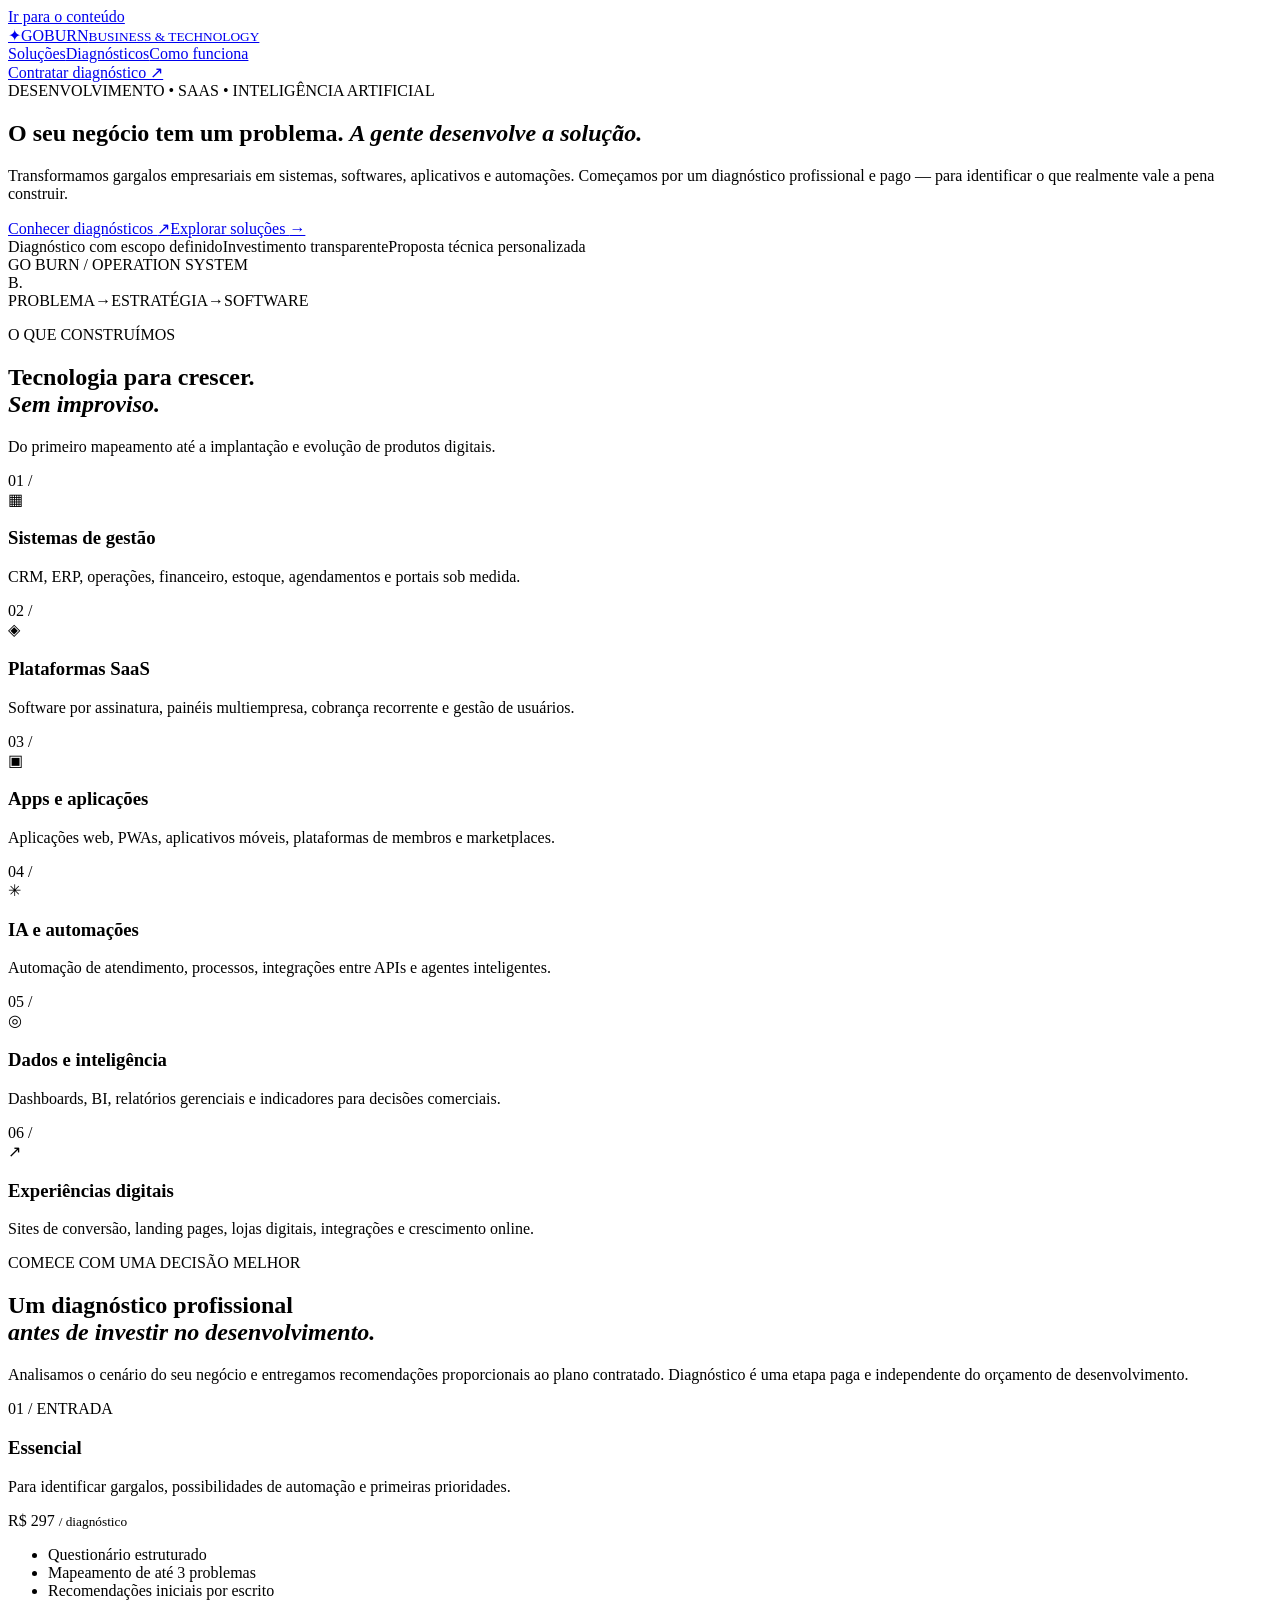
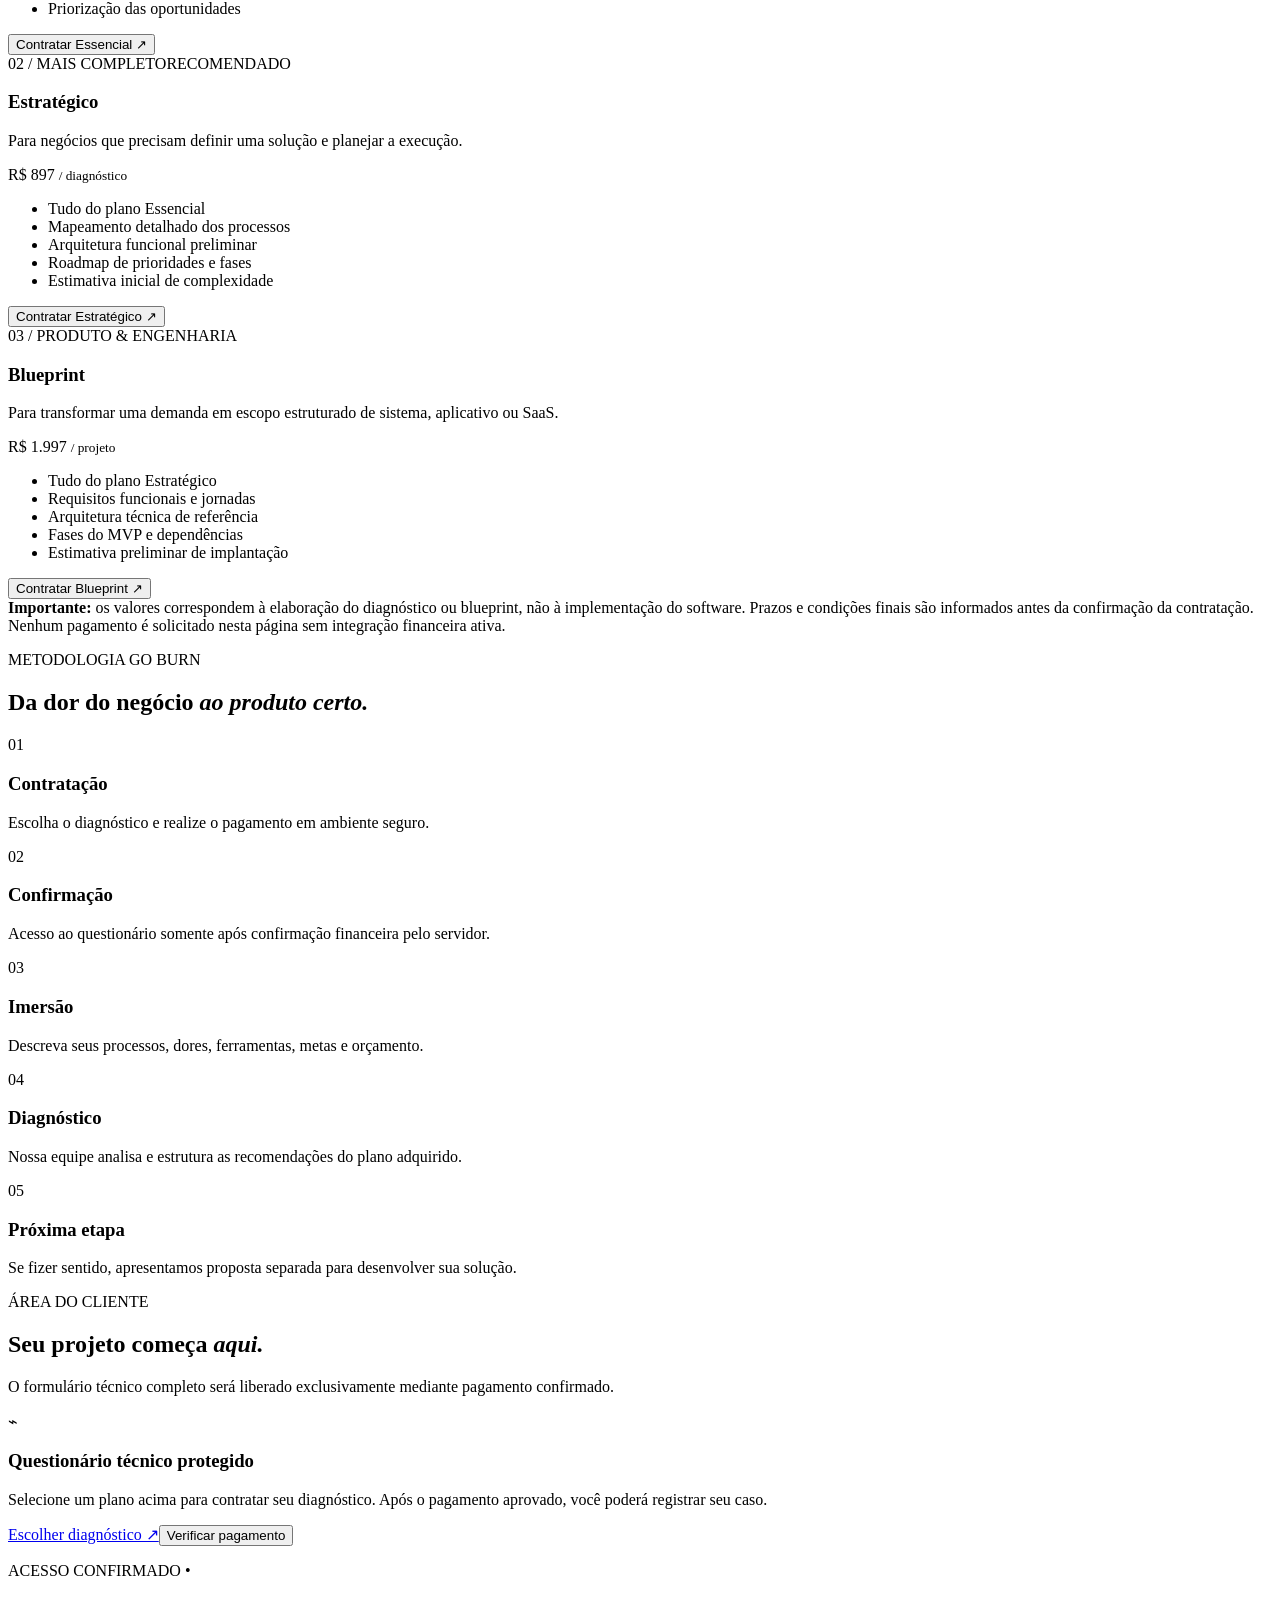
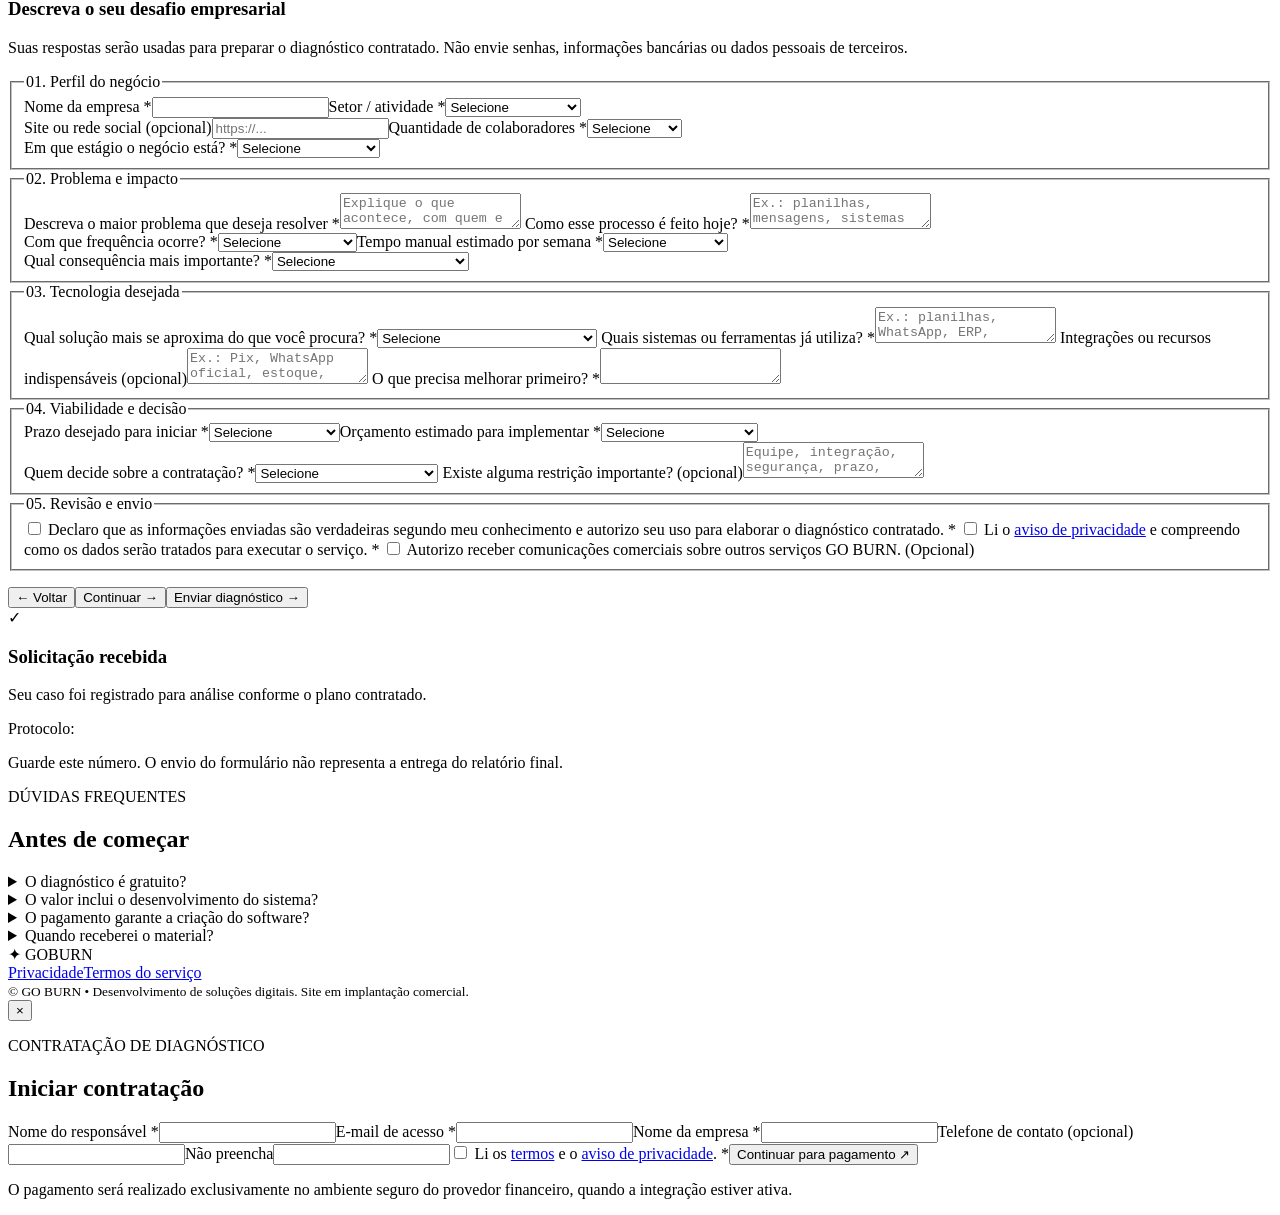
==== goburn/index.html @ d0f1a997 "feat(goburn): add premium paid diagnostics landing and gated client questionnaire" ====
<!doctype html>
<html lang="pt-BR"><head>
<meta charset="utf-8"><meta name="viewport" content="width=device-width, initial-scale=1">
<meta name="theme-color" content="#111013">
<meta name="description" content="GO BURN: diagnósticos empresariais pagos para desenvolvimento de sistemas, SaaS, aplicativos e automações.">
<meta property="og:title" content="GO BURN — Tecnologia que resolve negócios">
<meta property="og:description" content="Contrate um diagnóstico estratégico e descubra a tecnologia certa para o seu negócio.">
<title>GO BURN — Diagnóstico de Soluções Digitais</title>
<link rel="stylesheet" href="./styles.css"><script defer src="./config.js"></script><script defer src="./app.js"></script>
</head><body>
<a class="skip" href="#conteudo">Ir para o conteúdo</a>
<header class="header"><div class="wrap head">
<a class="brand" href="./" aria-label="GO BURN início"><span class="mark" aria-hidden="true">✦</span><span>GO<span class="burn">BURN</span><small>BUSINESS & TECHNOLOGY</small></span></a>
<nav aria-label="Navegação principal"><a href="#solucoes">Soluções</a><a href="#planos">Diagnósticos</a><a href="#processo">Como funciona</a></nav>
<a class="head-cta" href="#planos">Contratar diagnóstico ↗</a>
</div></header>
<main id="conteudo">
<section class="hero"><div class="wrap hero-grid">
<div><div class="eyebrow"><span class="pulse"></span> DESENVOLVIMENTO • SAAS • INTELIGÊNCIA ARTIFICIAL</div>
<h1>O seu negócio tem um problema. <em>A gente desenvolve a solução.</em></h1>
<p class="intro">Transformamos gargalos empresariais em sistemas, softwares, aplicativos e automações. Começamos por um diagnóstico profissional e pago — para identificar o que realmente vale a pena construir.</p>
<div class="hero-actions"><a class="primary" href="#planos">Conhecer diagnósticos <span>↗</span></a><a class="secondary" href="#solucoes">Explorar soluções <span>→</span></a></div>
<div class="hero-proof"><span>Diagnóstico com escopo definido</span><span>Investimento transparente</span><span>Proposta técnica personalizada</span></div>
</div>
<div class="hero-graphic" aria-hidden="true"><div class="graph-grid"></div><span class="graphic-overline">GO BURN / OPERATION SYSTEM</span><div class="orbit orbit-1"></div><div class="orbit orbit-2"></div><div class="orbit orbit-3"></div><div class="fireglyph">B<span>.</span></div><div class="graph-bottom"><span>PROBLEMA</span><span class="arrow">→</span><span>ESTRATÉGIA</span><span class="arrow">→</span><span>SOFTWARE</span></div></div>
</div></section>
<section id="solucoes" class="section section-dark"><div class="wrap">
<div class="section-top"><div><p class="tag">O QUE CONSTRUÍMOS</p><h2>Tecnologia para crescer.<br><em>Sem improviso.</em></h2></div><p>Do primeiro mapeamento até a implantação e evolução de produtos digitais.</p></div>
<div class="services">
<article class="service"><span class="service-num">01 /</span><div class="service-icon">▦</div><h3>Sistemas de gestão</h3><p>CRM, ERP, operações, financeiro, estoque, agendamentos e portais sob medida.</p></article>
<article class="service"><span class="service-num">02 /</span><div class="service-icon">◈</div><h3>Plataformas SaaS</h3><p>Software por assinatura, painéis multiempresa, cobrança recorrente e gestão de usuários.</p></article>
<article class="service"><span class="service-num">03 /</span><div class="service-icon">▣</div><h3>Apps e aplicações</h3><p>Aplicações web, PWAs, aplicativos móveis, plataformas de membros e marketplaces.</p></article>
<article class="service"><span class="service-num">04 /</span><div class="service-icon">✳</div><h3>IA e automações</h3><p>Automação de atendimento, processos, integrações entre APIs e agentes inteligentes.</p></article>
<article class="service"><span class="service-num">05 /</span><div class="service-icon">◎</div><h3>Dados e inteligência</h3><p>Dashboards, BI, relatórios gerenciais e indicadores para decisões comerciais.</p></article>
<article class="service"><span class="service-num">06 /</span><div class="service-icon">↗</div><h3>Experiências digitais</h3><p>Sites de conversão, landing pages, lojas digitais, integrações e crescimento online.</p></article>
</div></div></section>
<section id="planos" class="section pricing"><div class="wrap">
<p class="tag">COMECE COM UMA DECISÃO MELHOR</p><h2>Um diagnóstico profissional<br><em>antes de investir no desenvolvimento.</em></h2>
<p class="lead">Analisamos o cenário do seu negócio e entregamos recomendações proporcionais ao plano contratado. Diagnóstico é uma etapa paga e independente do orçamento de desenvolvimento.</p>
<div class="plans">
<article class="plan"><div class="plan-top"><span>01 / ENTRADA</span></div><h3>Essencial</h3><p>Para identificar gargalos, possibilidades de automação e primeiras prioridades.</p><div class="price">R$ 297 <small>/ diagnóstico</small></div><ul><li>Questionário estruturado</li><li>Mapeamento de até 3 problemas</li><li>Recomendações iniciais por escrito</li><li>Priorização das oportunidades</li></ul><button class="buy" data-plan="essencial" type="button">Contratar Essencial <span>↗</span></button></article>
<article class="plan featured"><div class="plan-top"><span>02 / MAIS COMPLETO</span><span class="best">RECOMENDADO</span></div><h3>Estratégico</h3><p>Para negócios que precisam definir uma solução e planejar a execução.</p><div class="price">R$ 897 <small>/ diagnóstico</small></div><ul><li>Tudo do plano Essencial</li><li>Mapeamento detalhado dos processos</li><li>Arquitetura funcional preliminar</li><li>Roadmap de prioridades e fases</li><li>Estimativa inicial de complexidade</li></ul><button class="buy" data-plan="estrategico" type="button">Contratar Estratégico <span>↗</span></button></article>
<article class="plan"><div class="plan-top"><span>03 / PRODUTO & ENGENHARIA</span></div><h3>Blueprint</h3><p>Para transformar uma demanda em escopo estruturado de sistema, aplicativo ou SaaS.</p><div class="price">R$ 1.997 <small>/ projeto</small></div><ul><li>Tudo do plano Estratégico</li><li>Requisitos funcionais e jornadas</li><li>Arquitetura técnica de referência</li><li>Fases do MVP e dependências</li><li>Estimativa preliminar de implantação</li></ul><button class="buy" data-plan="blueprint" type="button">Contratar Blueprint <span>↗</span></button></article>
</div>
<div class="notes"><strong>Importante:</strong> os valores correspondem à elaboração do diagnóstico ou blueprint, não à implementação do software. Prazos e condições finais são informados antes da confirmação da contratação. Nenhum pagamento é solicitado nesta página sem integração financeira ativa.</div>
</div></section>
<section id="processo" class="section section-dark"><div class="wrap">
<p class="tag">METODOLOGIA GO BURN</p><h2>Da dor do negócio <em>ao produto certo.</em></h2>
<div class="timeline"><div><span>01</span><h3>Contratação</h3><p>Escolha o diagnóstico e realize o pagamento em ambiente seguro.</p></div><div><span>02</span><h3>Confirmação</h3><p>Acesso ao questionário somente após confirmação financeira pelo servidor.</p></div><div><span>03</span><h3>Imersão</h3><p>Descreva seus processos, dores, ferramentas, metas e orçamento.</p></div><div><span>04</span><h3>Diagnóstico</h3><p>Nossa equipe analisa e estrutura as recomendações do plano adquirido.</p></div><div><span>05</span><h3>Próxima etapa</h3><p>Se fizer sentido, apresentamos proposta separada para desenvolver sua solução.</p></div></div>
</div></section>
<section id="diagnostico" class="section form-section"><div class="wrap form-wrap">
<div class="section-top"><div><p class="tag">ÁREA DO CLIENTE</p><h2>Seu projeto começa <em>aqui.</em></h2></div><p>O formulário técnico completo será liberado exclusivamente mediante pagamento confirmado.</p></div>
<div id="gate" class="gate"><div class="lock">⌁</div><div><h3>Questionário técnico protegido</h3><p id="gateText">Selecione um plano acima para contratar seu diagnóstico. Após o pagamento aprovado, você poderá registrar seu caso.</p><div class="gate-actions"><a class="primary slim" href="#planos">Escolher diagnóstico ↗</a><button id="refreshStatus" class="secondary slim hidden" type="button">Verificar pagamento</button></div><p id="gateStatus" class="message" aria-live="polite"></p></div></div>
<div id="questionnaire" class="hidden" aria-live="polite">
<div class="form-head"><p class="tag">ACESSO CONFIRMADO • <span id="paidPlan"></span></p><h3>Descreva o seu desafio empresarial</h3><p>Suas respostas serão usadas para preparar o diagnóstico contratado. Não envie senhas, informações bancárias ou dados pessoais de terceiros.</p><div class="progress" id="progress" aria-label="Progresso do formulário"></div></div>
<form id="caseForm" novalidate>
<fieldset class="stage" data-step="0"><legend>01. Perfil do negócio</legend>
<div class="two"><label>Nome da empresa *<input name="company" maxlength="120" required autocomplete="organization"></label><label>Setor / atividade *<select name="sector" required><option value="">Selecione</option><option>Comércio</option><option>Serviços</option><option>Saúde e bem-estar</option><option>Fitness e esportes</option><option>Indústria</option><option>Educação</option><option>Construção</option><option>Tecnologia</option><option>Outros</option></select></label></div>
<div class="two"><label>Site ou rede social (opcional)<input name="site" maxlength="200" placeholder="https://..."></label><label>Quantidade de colaboradores *<select name="team_size" required><option value="">Selecione</option><option>Somente eu</option><option>2 a 5</option><option>6 a 20</option><option>21 a 100</option><option>Mais de 100</option></select></label></div>
<label>Em que estágio o negócio está? *<select name="stage_business" required><option value="">Selecione</option><option>Ideia / planejamento</option><option>Em lançamento</option><option>Operação ativa</option><option>Em crescimento</option><option>Em reestruturação</option></select></label>
</fieldset>
<fieldset class="stage hidden" data-step="1"><legend>02. Problema e impacto</legend>
<label>Descreva o maior problema que deseja resolver *<textarea name="problem" required minlength="35" maxlength="2500" placeholder="Explique o que acontece, com quem e como isso afeta o negócio."></textarea></label>
<label>Como esse processo é feito hoje? *<textarea name="current_process" required minlength="20" maxlength="1800" placeholder="Ex.: planilhas, mensagens, sistemas separados, processos manuais..."></textarea></label>
<div class="two"><label>Com que frequência ocorre? *<select name="frequency" required><option value="">Selecione</option><option>Várias vezes ao dia</option><option>Diariamente</option><option>Semanalmente</option><option>Mensalmente</option><option>Eventualmente</option></select></label><label>Tempo manual estimado por semana *<select name="manual_hours" required><option value="">Selecione</option><option>Até 2 horas</option><option>3 a 10 horas</option><option>11 a 30 horas</option><option>Mais de 30 horas</option><option>Ainda não sei</option></select></label></div>
<label>Qual consequência mais importante? *<select name="impact" required><option value="">Selecione</option><option>Perda de vendas</option><option>Alto custo operacional</option><option>Erros e retrabalho</option><option>Atendimento lento</option><option>Dificuldade para crescer</option><option>Falta de dados e controle</option><option>Nova oportunidade de receita</option></select></label>
</fieldset>
<fieldset class="stage hidden" data-step="2"><legend>03. Tecnologia desejada</legend>
<label>Qual solução mais se aproxima do que você procura? *<select name="solution" required><option value="">Selecione</option><option value="sistema">Sistema / ERP / CRM</option><option value="saas">Plataforma SaaS própria</option><option value="app">Aplicativo web ou mobile</option><option value="ia">Inteligência artificial e automação</option><option value="dados">Dashboard e dados</option><option value="site">Site, loja ou portal de vendas</option><option value="descoberta">Ainda preciso descobrir</option></select></label>
<label>Quais sistemas ou ferramentas já utiliza? *<textarea name="tools" required minlength="3" maxlength="1200" placeholder="Ex.: planilhas, WhatsApp, ERP, sistema de pagamentos. Escreva 'nenhum' se for o caso."></textarea></label>
<label>Integrações ou recursos indispensáveis (opcional)<textarea name="integrations" maxlength="1200" placeholder="Ex.: Pix, WhatsApp oficial, estoque, relatórios, app Android..."></textarea></label>
<label>O que precisa melhorar primeiro? *<textarea name="outcome" required minlength="20" maxlength="1600"></textarea></label>
</fieldset>
<fieldset class="stage hidden" data-step="3"><legend>04. Viabilidade e decisão</legend>
<div class="two"><label>Prazo desejado para iniciar *<select name="timeline" required><option value="">Selecione</option><option>Imediatamente</option><option>Em até 30 dias</option><option>Entre 1 e 3 meses</option><option>Entre 3 e 6 meses</option><option>Sem data definida</option></select></label><label>Orçamento estimado para implementar *<select name="budget" required><option value="">Selecione</option><option>Ainda não definido</option><option>Até R$ 3 mil</option><option>R$ 3 mil a R$ 10 mil</option><option>R$ 10 mil a R$ 30 mil</option><option>R$ 30 mil a R$ 100 mil</option><option>Acima de R$ 100 mil</option></select></label></div>
<label>Quem decide sobre a contratação? *<select name="decision" required><option value="">Selecione</option><option>Eu decido</option><option>Eu e outros sócios</option><option>Diretoria / gestão</option><option>Estou apenas pesquisando</option></select></label>
<label>Existe alguma restrição importante? (opcional)<textarea name="constraints" maxlength="1200" placeholder="Equipe, integração, segurança, prazo, requisitos regulatórios..."></textarea></label>
</fieldset>
<fieldset class="stage hidden" data-step="4"><legend>05. Revisão e envio</legend>
<div id="review"></div>
<label class="check"><input type="checkbox" name="truthful" required> Declaro que as informações enviadas são verdadeiras segundo meu conhecimento e autorizo seu uso para elaborar o diagnóstico contratado. *</label>
<label class="check"><input type="checkbox" name="privacy" required> Li o <a href="./privacidade.html" target="_blank" rel="noopener">aviso de privacidade</a> e compreendo como os dados serão tratados para executar o serviço. *</label>
<label class="check"><input type="checkbox" name="marketing"> Autorizo receber comunicações comerciais sobre outros serviços GO BURN. (Opcional)</label>
</fieldset>
<p id="formError" class="message error hidden" role="alert"></p>
<div class="form-nav"><button class="secondary slim" id="previous" type="button">← Voltar</button><button class="primary slim" id="next" type="button">Continuar →</button><button class="primary slim hidden" id="submit" type="submit">Enviar diagnóstico →</button></div>
</form>
</div>
<div id="complete" class="success hidden"><div class="success-icon">✓</div><h3>Solicitação recebida</h3><p>Seu caso foi registrado para análise conforme o plano contratado.</p><div class="protocol">Protocolo: <strong id="protocol"></strong></div><p>Guarde este número. O envio do formulário não representa a entrega do relatório final.</p></div>
</div></section>
<section class="section faq"><div class="wrap"><p class="tag">DÚVIDAS FREQUENTES</p><h2>Antes de começar</h2><div class="faq-grid">
<details><summary>O diagnóstico é gratuito?</summary><p>Não. Todas as análises oferecidas pela GO BURN são remuneradas conforme o plano selecionado.</p></details>
<details><summary>O valor inclui o desenvolvimento do sistema?</summary><p>Não. O desenvolvimento de sistemas, aplicativos, SaaS e automações é contratado separadamente, caso você aprove a proposta.</p></details>
<details><summary>O pagamento garante a criação do software?</summary><p>Não. O diagnóstico entrega uma análise e recomendações proporcionais ao pacote. A execução depende de escopo, disponibilidade e contrato específico.</p></details>
<details><summary>Quando receberei o material?</summary><p>O prazo de entrega será formalizado nas condições de contratação antes do pagamento.</p></details>
</div></div></section>
</main>
<footer><div class="wrap foot"><span class="brand"><span class="mark">✦</span> GO<span class="burn">BURN</span></span><div><a href="./privacidade.html">Privacidade</a><a href="./termos.html">Termos do serviço</a></div><small>© GO BURN • Desenvolvimento de soluções digitais. Site em implantação comercial.</small></div></footer>
<div id="modal" class="modal hidden" role="dialog" aria-modal="true" aria-labelledby="modalTitle"><div class="modal-inner">
<button class="close" type="button" id="closeModal" aria-label="Fechar">×</button><p class="tag">CONTRATAÇÃO DE DIAGNÓSTICO</p><h2 id="modalTitle">Iniciar contratação</h2><p id="modalPlan"></p>
<form id="checkoutForm"><label>Nome do responsável *<input name="name" autocomplete="name" required minlength="3" maxlength="120"></label><label>E-mail de acesso *<input name="email" autocomplete="email" type="email" required maxlength="180"></label><label>Nome da empresa *<input name="company" autocomplete="organization" required maxlength="120"></label><label>Telefone de contato (opcional)<input name="phone" autocomplete="tel" type="tel" maxlength="30"></label><label class="honey" aria-hidden="true">Não preencha<input name="website_hp" tabindex="-1" autocomplete="off"></label><label class="check"><input type="checkbox" name="accept_terms" required> Li os <a href="./termos.html" target="_blank" rel="noopener">termos</a> e o <a href="./privacidade.html" target="_blank" rel="noopener">aviso de privacidade</a>. *</label><button id="pay" class="primary block" type="submit">Continuar para pagamento ↗</button><p class="small">O pagamento será realizado exclusivamente no ambiente seguro do provedor financeiro, quando a integração estiver ativa.</p><p id="checkoutError" class="message error" role="alert" aria-live="polite"></p></form>
</div></div>
</body></html>
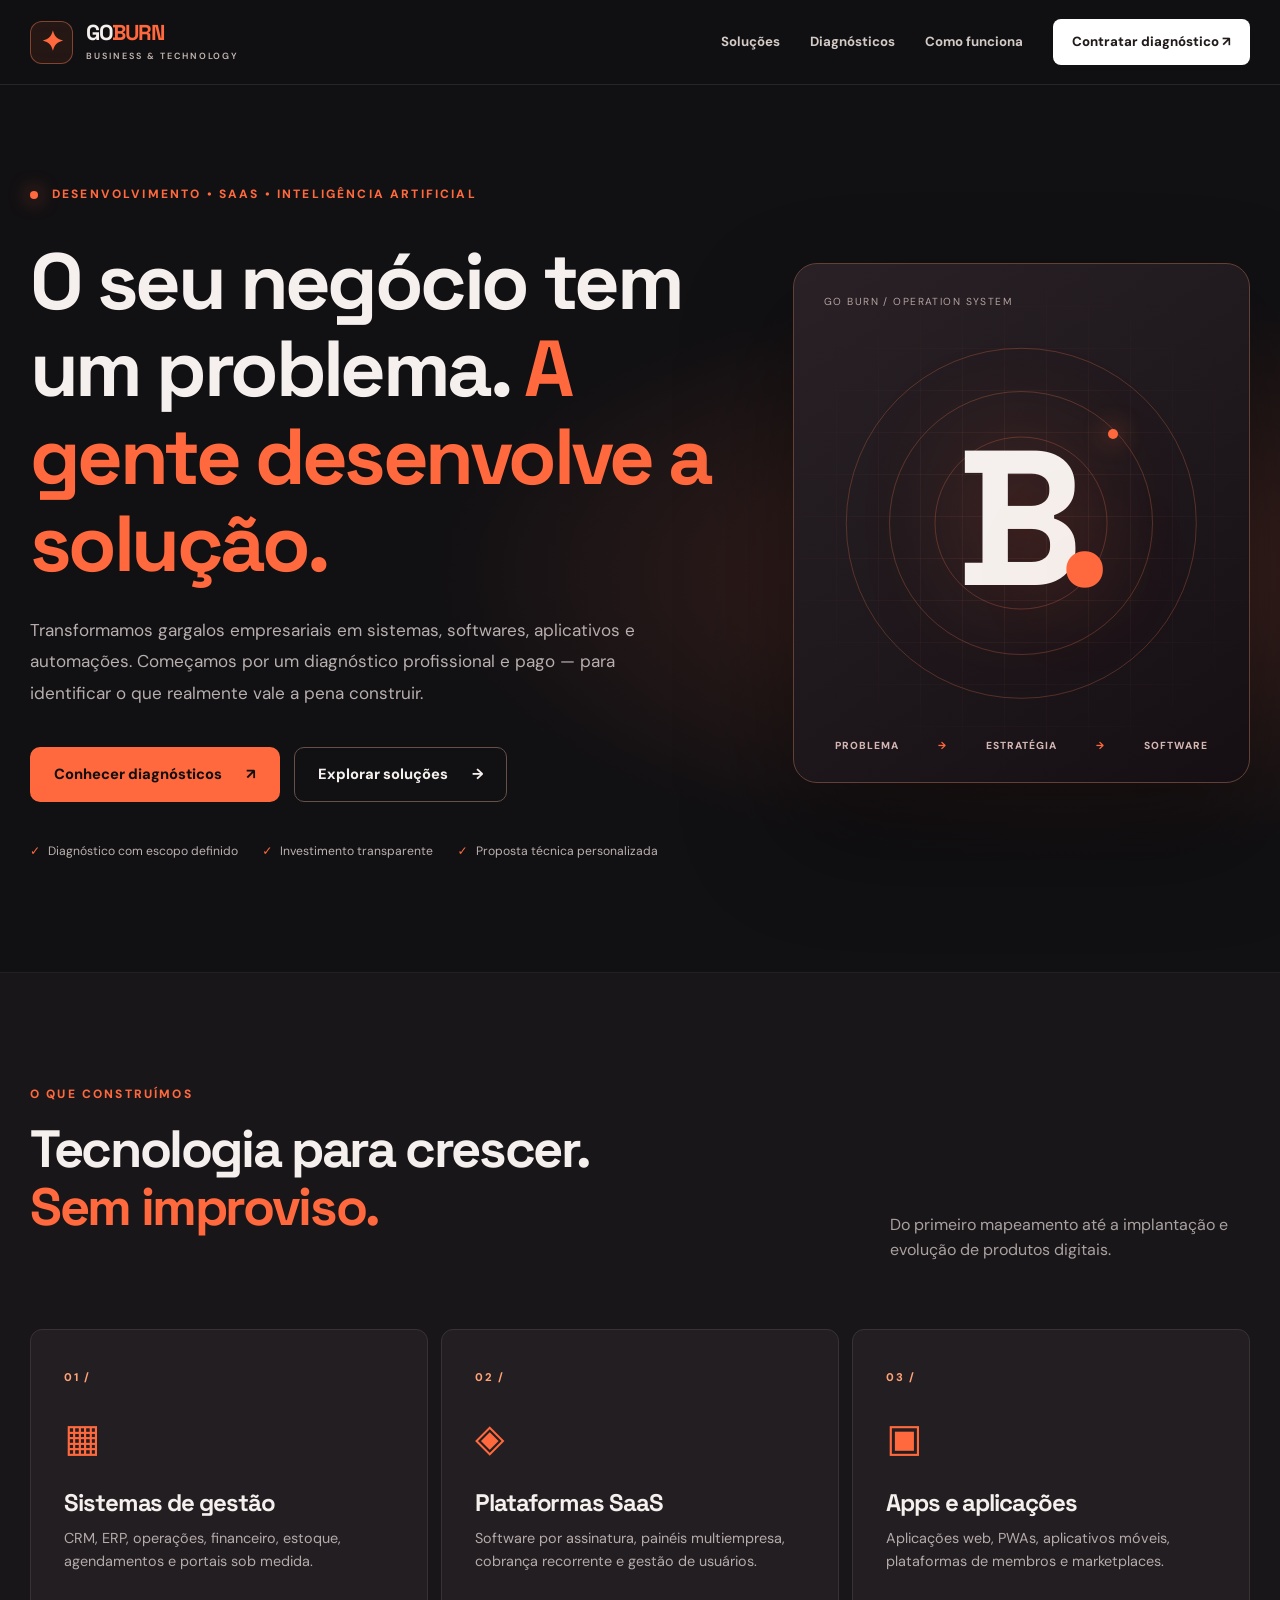
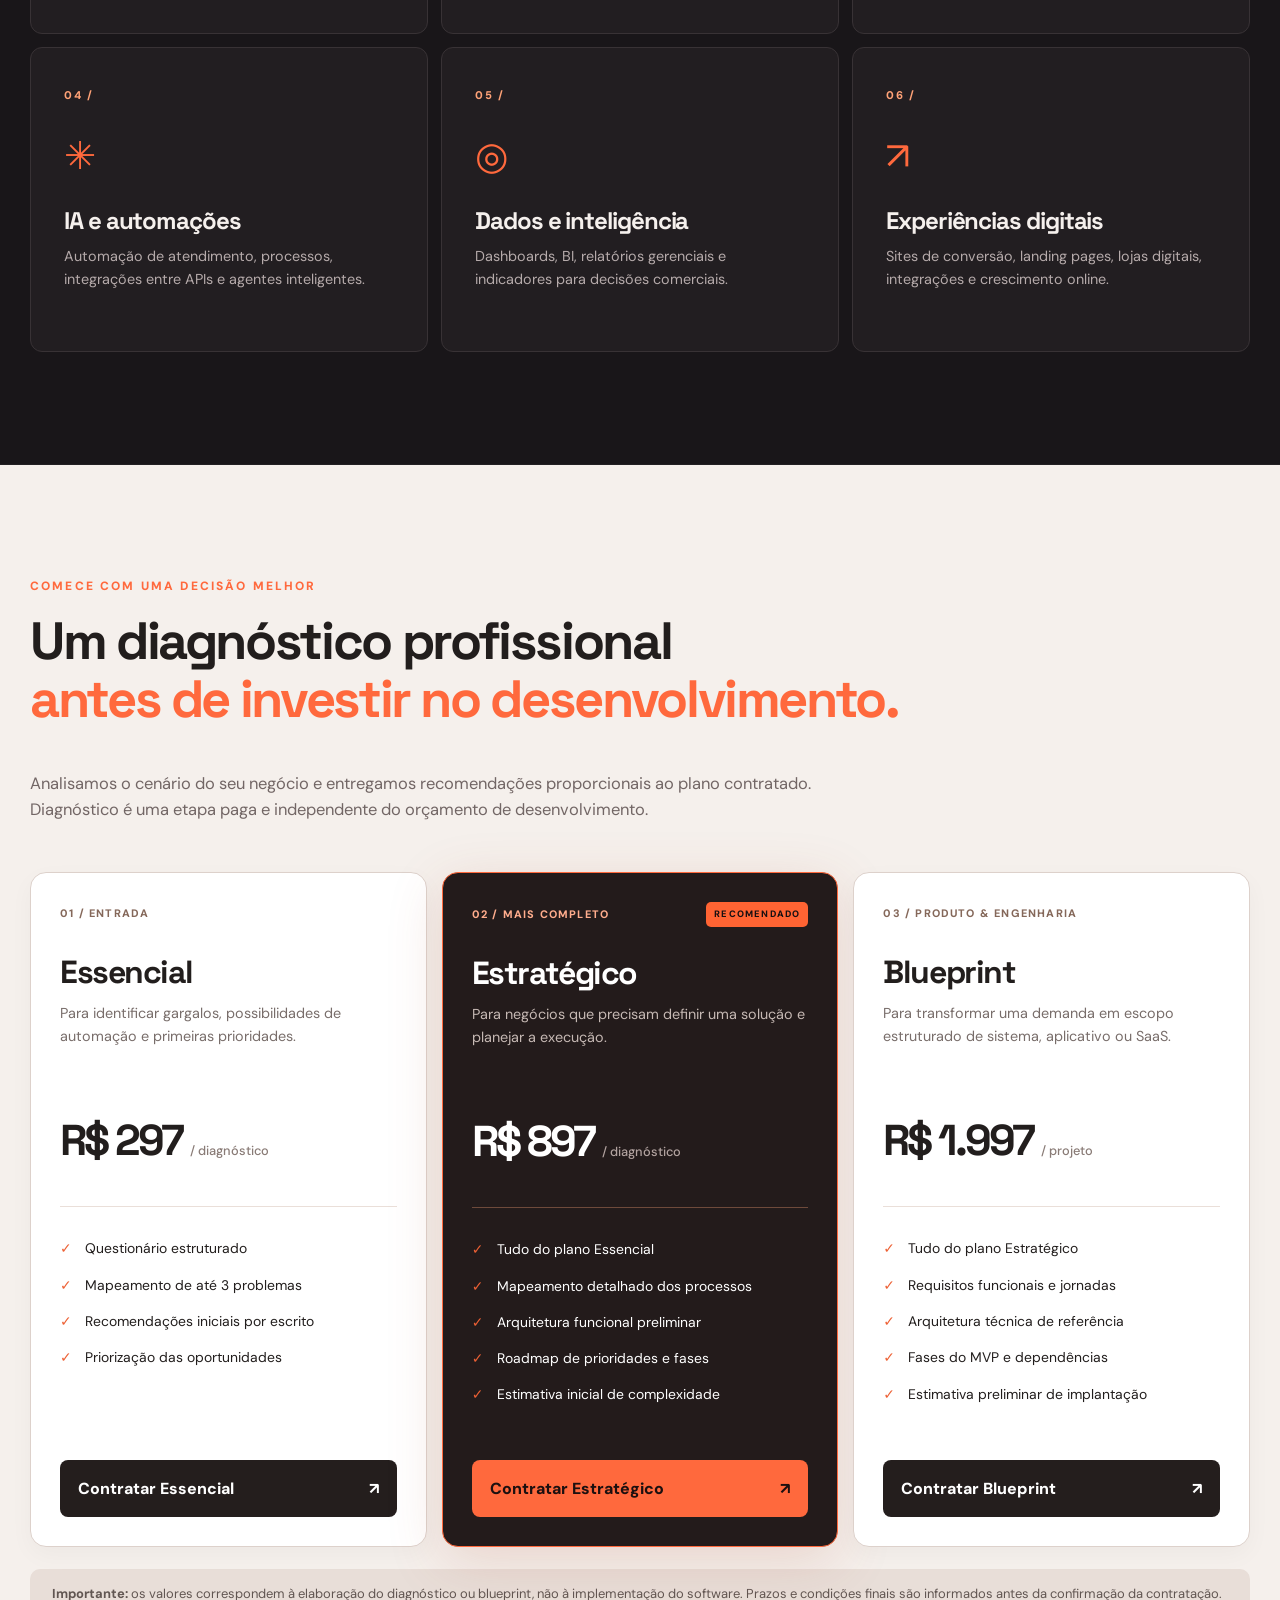
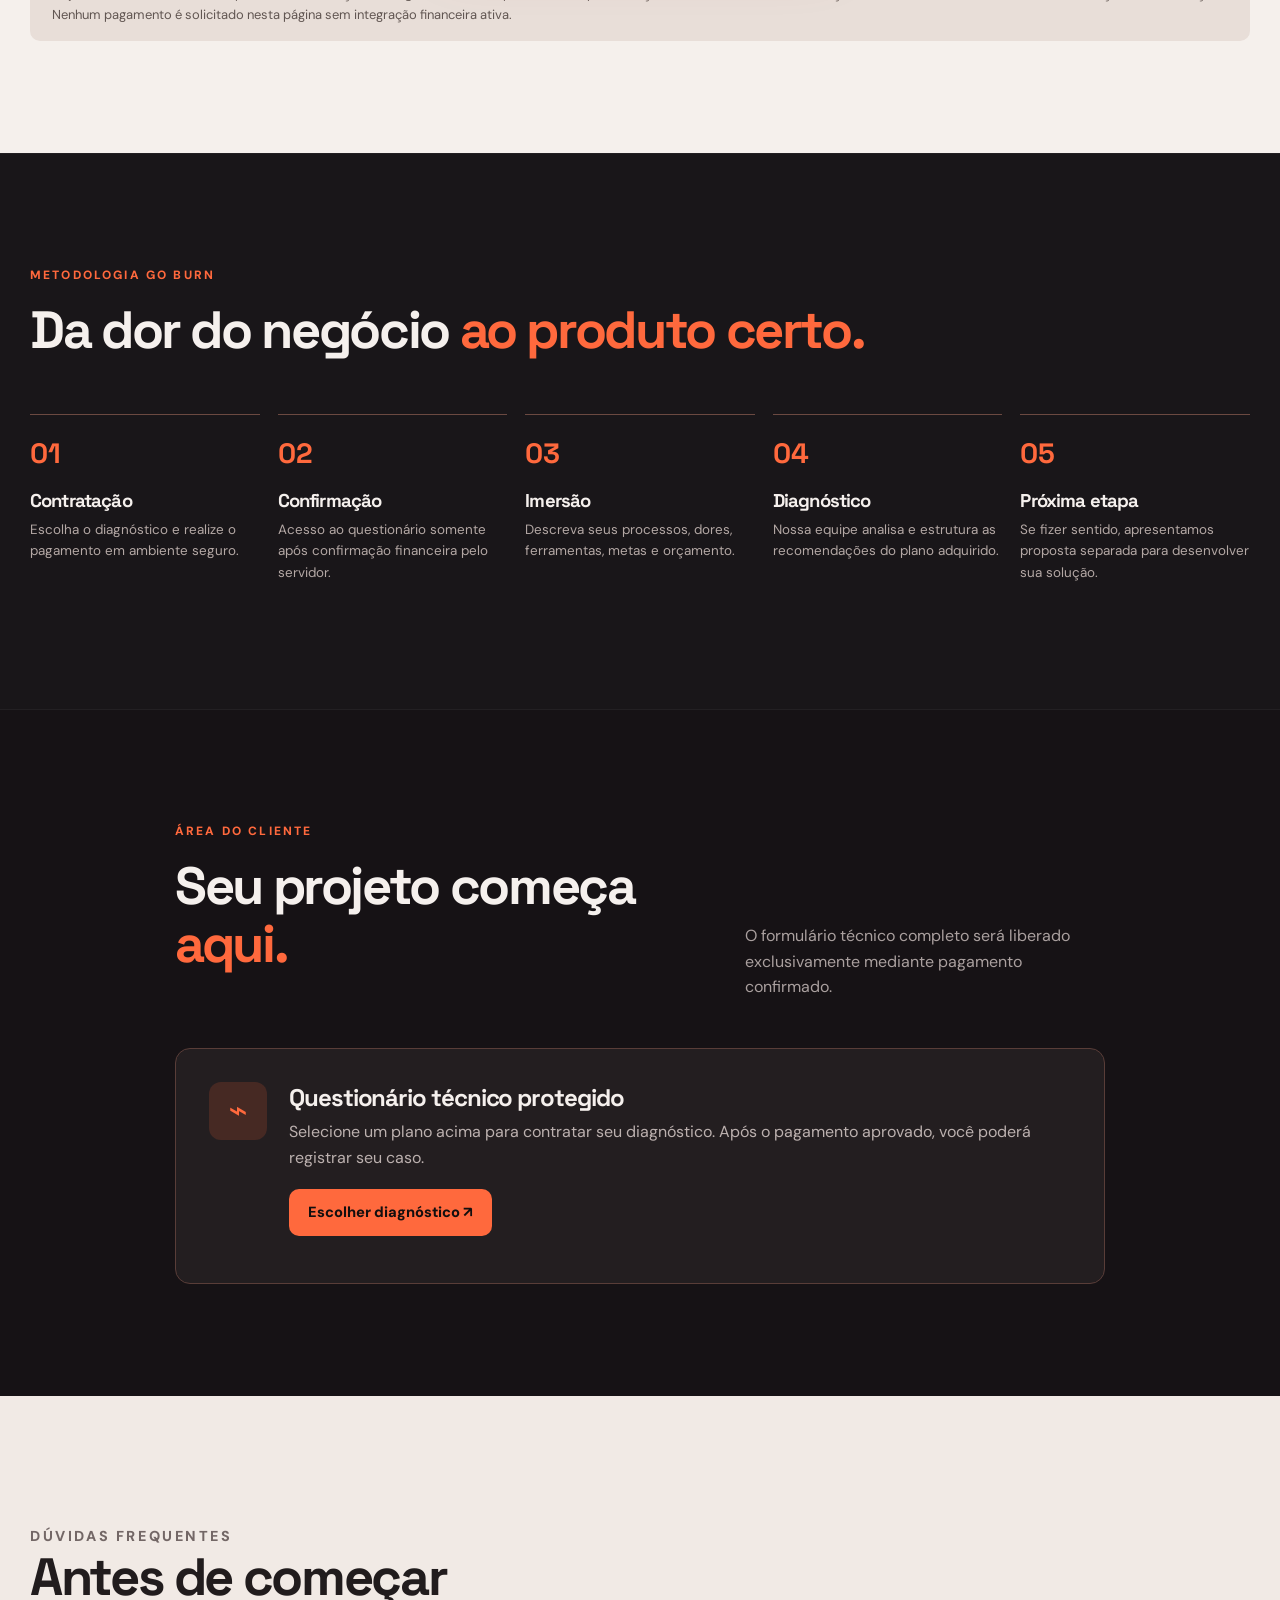
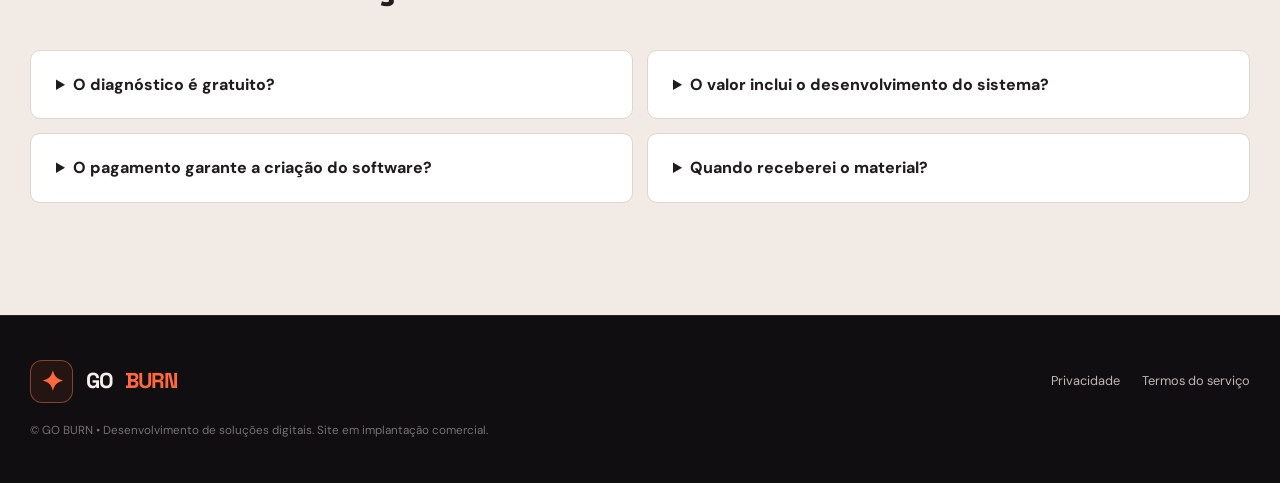
==== commit 9d039c84: "chore(goburn): align staging with existing Pages custom domain and noindex" ====
--- a/goburn/index.html
+++ b/goburn/index.html
@@ -1,7 +1,7 @@
 <!doctype html>
 <html lang="pt-BR"><head>
 <meta charset="utf-8"><meta name="viewport" content="width=device-width, initial-scale=1">
-<meta name="theme-color" content="#111013">
+<meta name="theme-color" content="#111013"><meta name="robots" content="noindex,nofollow">
 <meta name="description" content="GO BURN: diagnósticos empresariais pagos para desenvolvimento de sistemas, SaaS, aplicativos e automações.">
 <meta property="og:title" content="GO BURN — Tecnologia que resolve negócios">
 <meta property="og:description" content="Contrate um diagnóstico estratégico e descubra a tecnologia certa para o seu negócio.">
--- a/goburn/styles.css
+++ b/goburn/styles.css
@@ -0,0 +1,3 @@
+@import url('https://fonts.googleapis.com/css2?family=DM+Sans:wght@400;500;600;700;800&family=Space+Grotesk:wght@400;500;600;700&display=swap');
+:root{--bg:#111013;--panel:#1b191c;--panel2:#221e20;--accent:#ff693d;--accent2:#ffa277;--fg:#f5f0ed;--muted:#a8a0a0;--border:#383235;--paper:#f5f0ec;--ink:#221e1d}*{box-sizing:border-box}html{scroll-behavior:smooth}body{margin:0;background:var(--bg);color:var(--fg);font-family:'DM Sans',system-ui,sans-serif;line-height:1.6}h1,h2,h3,p{margin-top:0}h1,h2,h3{font-family:'Space Grotesk',sans-serif;line-height:1.1;letter-spacing:-.045em}h1{font-size:clamp(3.4rem,6.2vw,6rem);max-width:800px}h2{font-size:clamp(2.4rem,4.1vw,4.3rem)}h3{font-size:1.5rem}em{font-style:normal;color:var(--accent)}a{color:inherit}button,input,textarea,select{font:inherit}button,a{touch-action:manipulation}button{cursor:pointer}button:disabled{opacity:.55;cursor:not-allowed}a:focus-visible,button:focus-visible,input:focus-visible,select:focus-visible,textarea:focus-visible,summary:focus-visible{outline:3px solid var(--accent2);outline-offset:4px}.wrap{width:min(1220px,calc(100% - 48px));margin:auto}.skip{position:absolute;left:-999px;z-index:99}.skip:focus{left:20px;top:20px;background:white;color:black;padding:12px}.header{background:#111013eF;position:sticky;top:0;z-index:20;backdrop-filter:blur(18px);border-bottom:1px solid #ffffff18}.head{display:flex;align-items:center;gap:30px;min-height:84px}.brand{display:inline-flex;align-items:center;gap:13px;font-size:1.35rem;font-weight:800;letter-spacing:-.065em;text-decoration:none;font-family:'Space Grotesk',sans-serif;line-height:1}.burn{color:var(--accent)}.brand small{font:600 .56rem 'DM Sans',sans-serif;letter-spacing:.22em;display:block;margin-top:7px;color:#c6b8b3}.mark{width:43px;height:43px;border:1px solid #fd7f5670;color:var(--accent);display:grid;place-items:center;font-size:1.7rem;border-radius:12px;background:#f56c3716}.head nav{margin-left:auto;display:flex;gap:30px}.head nav a,.head-cta{color:#d3c9c5;text-decoration:none;font-weight:700;font-size:.83rem}.head nav a:hover{color:white}.head-cta{background:#fff;border-radius:8px;padding:12px 19px;color:#211b1b;font-weight:800}.hero{overflow:hidden;background:radial-gradient(ellipse at 83% 55%,#42231e 0,transparent 42%)}.hero-grid{display:grid;grid-template-columns:minmax(0,1.22fr) minmax(340px,.78fr);gap:48px;align-items:center;padding:100px 0 110px}.eyebrow,.tag{color:var(--accent);font-size:.75rem;letter-spacing:.18em;font-weight:800}.eyebrow{display:flex;align-items:center;gap:14px;margin-bottom:34px}.pulse{height:8px;width:8px;border-radius:100%;background:var(--accent);box-shadow:0 0 20px var(--accent)}.hero h1{margin:0 0 28px}.intro{max-width:635px;font-size:1.07rem;color:#b8aeae;line-height:1.82}.hero-actions{display:flex;flex-wrap:wrap;gap:14px;margin-top:38px}.primary,.secondary{display:inline-flex;align-items:center;justify-content:space-between;gap:24px;border-radius:10px;padding:15px 23px;font-weight:800;text-decoration:none;border:1px solid transparent;min-height:54px;font-size:.92rem}.primary{background:var(--accent);color:#130f0f}.primary:hover,.buy:hover{background:#ff835c}.secondary{color:var(--fg);border-color:#65504a;background:transparent}.secondary:hover{border-color:var(--accent2)}.hero-proof{display:flex;flex-wrap:wrap;gap:12px 24px;margin-top:40px;color:#bcb1af;font-size:.76rem}.hero-proof span:before{content:"✓";color:var(--accent);font-weight:bold;margin-right:8px}.hero-graphic{position:relative;min-height:520px;background:linear-gradient(145deg,#292125,#150f14);border:1px solid #614037;border-radius:24px;overflow:hidden;box-shadow:0 50px 110px #0006}.graph-grid{position:absolute;inset:0;background-image:linear-gradient(#ab655d1b 1px,transparent 1px),linear-gradient(90deg,#ab655d1b 1px,transparent 1px);background-size:42px 42px;mask-image:radial-gradient(circle,#000 25%,transparent 75%)}.graphic-overline{position:absolute;top:30px;left:30px;color:#b5a2a0;font-size:.64rem;letter-spacing:.14em}.orbit{position:absolute;left:50%;top:50%;transform:translate(-50%,-50%);border:1px solid #ff7f5340;border-radius:50%}.orbit-1{width:77%;aspect-ratio:1}.orbit-2{width:58%;aspect-ratio:1}.orbit-3{width:38%;aspect-ratio:1}.orbit-2:after{content:"";position:absolute;top:14%;right:13%;width:10px;height:10px;border-radius:50%;background:var(--accent);box-shadow:0 0 25px var(--accent)}.fireglyph{position:absolute;left:50%;top:49%;transform:translate(-50%,-50%);font:700 clamp(8rem,16vw,12rem) 'Space Grotesk',sans-serif;letter-spacing:-.14em;text-shadow:0 0 110px #ff643d50}.fireglyph span{color:var(--accent)}.graph-bottom{position:absolute;bottom:28px;left:24px;right:24px;display:flex;justify-content:space-around;align-items:center;gap:5px;color:#d3b6b2;font-size:.64rem;letter-spacing:.1em;font-weight:800}.graph-bottom .arrow{color:var(--accent)}.section{padding:112px 0;scroll-margin-top:80px}.section-dark{background:#191619;border-top:1px solid #ffffff0b;border-bottom:1px solid #ffffff0b}.section-top{display:flex;justify-content:space-between;align-items:end;gap:38px}.section-top>p{max-width:360px;color:#aaa09f}.services{margin-top:50px;display:grid;grid-template-columns:repeat(3,minmax(0,1fr));gap:13px}.service{background:#221e21;border:1px solid var(--border);padding:33px;border-radius:12px;min-height:305px;transition:border-color .2s,transform .2s}.service:hover{border-color:#b96246;transform:translateY(-3px)}.service-num{font-size:.7rem;color:var(--accent2);font-weight:800;letter-spacing:.15em}.service-icon{font-size:2.4rem;color:var(--accent);margin:19px 0 21px}.service h3{margin:0 0 11px}.service p{color:#b6abab;font-size:.9rem;margin:0}.pricing{background:var(--paper);color:var(--ink)}.pricing .lead{color:#726665;max-width:790px;margin-bottom:48px;font-size:1.03rem}.plans{display:grid;grid-template-columns:repeat(3,minmax(0,1fr));gap:15px;align-items:stretch}.plan{position:relative;display:flex;flex-direction:column;border:1px solid #ddd1cb;border-radius:16px;background:white;padding:29px;box-shadow:0 8px 24px #1e141309}.plan.featured{background:#231b1b;color:white;border-color:var(--accent);box-shadow:0 14px 55px #ab4d342c}.plan-top{display:flex;justify-content:space-between;align-items:center;gap:9px;min-height:24px;color:#85685a;font-size:.68rem;font-weight:800;letter-spacing:.11em}.featured .plan-top{color:#ffad8d}.best{background:#ff6433;color:#171012;padding:5px 8px;border-radius:5px;font-size:.58rem}.plan h3{font-size:2rem;margin:29px 0 12px}.plan p{min-height:80px;color:#786d6a;font-size:.9rem}.featured p{color:#c6b9b4}.price{font:700 2.7rem 'Space Grotesk',sans-serif;letter-spacing:-.07em;margin:16px 0 22px;white-space:nowrap}.price small{font:500 .8rem 'DM Sans',sans-serif;letter-spacing:0;color:#897b76}.featured .price small{color:#b2a3a0}.plan ul{padding:23px 0 15px;list-style:none;border-top:1px solid #eadfd9;flex:1}.featured ul{border-color:#6e4a3b}.plan li{padding:7px 0 7px 25px;position:relative;font-size:.87rem}.plan li:before{content:"✓";position:absolute;left:0;color:#ed6034;font-weight:800}.buy{width:100%;margin-top:16px;background:#241e1d;color:white;border:0;padding:16px 18px;border-radius:8px;display:flex;justify-content:space-between;font-weight:800;text-align:left}.featured .buy{background:var(--accent);color:#1c1010}.notes{margin-top:22px;background:#e8ded8;border-radius:10px;padding:15px 22px;color:#615652;font-size:.81rem}.timeline{display:grid;grid-template-columns:repeat(5,minmax(0,1fr));gap:18px;margin-top:55px}.timeline>div{border-top:1px solid #6b4941;padding-top:20px}.timeline span{font:700 1.75rem 'Space Grotesk',sans-serif;color:var(--accent)}.timeline h3{font-size:1.16rem;margin:20px 0 8px}.timeline p{color:#b4a8a5;font-size:.84rem}.form-section{background:#161215}.form-wrap{max-width:930px}.gate,.success{margin-top:32px;background:#231e20;border:1px solid #593d38;border-radius:15px;padding:33px}.gate{display:grid;grid-template-columns:60px 1fr;gap:20px;align-items:start}.lock{width:58px;height:58px;display:grid;place-items:center;background:#462923;color:var(--accent);font-size:2rem;border-radius:12px}.gate p,.form-head p{color:#bcb1af}.gate h3{margin:3px 0 8px}.gate-actions{display:flex;flex-wrap:wrap;gap:11px;margin-top:18px}.slim{min-height:45px;padding:11px 18px}.hidden{display:none!important}.message{margin:14px 0 0;font-size:.86rem;min-height:0}.error{color:#ff9b83}.form-head{margin:30px 0 18px}.form-head h3{font-size:1.8rem}.progress{display:flex;gap:6px;margin-top:25px}.progress span{height:7px;flex:1;background:#54494a;border-radius:20px}.progress span.on{background:var(--accent)}.stage{margin:0;padding:31px;border:1px solid #604440;background:#231c20;border-radius:12px}.stage legend{font:700 1.15rem 'Space Grotesk',sans-serif;padding:0 8px}.stage label,.modal label{display:block;font-size:.83rem;color:#e4d7d4;font-weight:700;margin:18px 0}.stage input,.stage select,.stage textarea,.modal input{width:100%;background:#181418;border:1px solid #645252;border-radius:8px;padding:13px 14px;color:#fff;min-height:48px;margin-top:8px}.stage select{color-scheme:dark}.stage textarea{resize:vertical;min-height:115px}.two{display:grid;grid-template-columns:1fr 1fr;gap:18px}.form-nav{display:flex;justify-content:space-between;gap:12px;margin-top:22px}.check{display:flex!important;align-items:start;gap:9px;font-weight:500!important;line-height:1.6}.check input{width:18px!important;min-height:18px!important;margin:4px 0 0!important;flex:none;accent-color:var(--accent)}.check a{color:#ffaf98}.review-card{background:#171317;padding:18px;border:1px solid #59433b;border-radius:9px;font-size:.9rem}.review-card p{margin:0 0 12px}.review-card strong{color:var(--accent2)}.success{text-align:center;padding:54px 35px}.success-icon{font-size:3rem;color:#8ff5ae}.protocol{margin:23px auto;padding:18px;border:1px dashed #765046;max-width:400px}.faq{background:#f1eae5;color:#211c1d}.faq-grid{display:grid;grid-template-columns:1fr 1fr;gap:14px;margin-top:30px}.faq details{background:white;padding:21px 25px;border:1px solid #e2d5cf;border-radius:10px}.faq summary{cursor:pointer;font-weight:800}.faq p{margin:17px 0 0;color:#736766;font-size:.9rem}footer{padding:44px 0;background:#100e10;border-top:1px solid #ffffff15}.foot{display:flex;align-items:center;flex-wrap:wrap;justify-content:space-between;gap:18px}.foot>div{display:flex;gap:22px}.foot a{font-size:.8rem;text-decoration:none;color:#c1b8b4}.foot small{flex-basis:100%;color:#777074;font-size:.73rem}.modal{position:fixed;inset:0;z-index:50;background:#060505da;display:grid;place-items:center;overflow:auto;padding:22px}.modal-inner{width:min(500px,100%);background:#271f21;border:1px solid #956152;border-radius:16px;padding:29px;position:relative;max-height:calc(100vh - 40px);overflow-y:auto}.modal-inner h2{font-size:2.2rem}.modal-inner>p:not(.tag){color:#e0c4bd}.modal .close{position:absolute;right:20px;top:17px;background:transparent;border:0;color:white;font-size:2rem}.modal .block{width:100%;margin-top:20px}.modal .small{font-size:.73rem;color:#a99a97}.honey{position:absolute!important;left:-9999px}.tag{margin-bottom:16px}
+@media(max-width:1050px){.hero-grid{grid-template-columns:1fr;padding:67px 0 80px}.hero-graphic{min-height:440px;max-width:640px}.services{grid-template-columns:repeat(2,1fr)}.plans{gap:10px}.plan{padding:19px}.price{font-size:2.2rem}.timeline{grid-template-columns:repeat(3,1fr)}}@media(max-width:720px){.wrap{width:calc(100% - 34px)}.head{min-height:70px}.head nav{display:none}.head-cta{margin-left:auto;font-size:.72rem;padding:10px}.hero-grid{padding:60px 0}.hero h1{font-size:clamp(2.75rem,11vw,4.4rem)}.hero-graphic{min-height:340px}.fireglyph{font-size:8.5rem}.section{padding:70px 0;scroll-margin-top:70px}.section-top{display:block}.services,.plans,.faq-grid{grid-template-columns:1fr}.service{min-height:0}.plan{padding:26px}.plan p{min-height:0}.timeline{grid-template-columns:1fr 1fr}.gate{grid-template-columns:1fr;padding:21px}.two{grid-template-columns:1fr;gap:0}.stage{padding:22px}.foot{align-items:start}.foot .brand{flex-basis:100%}.hero-proof{gap:11px}.graphic-overline{top:19px;left:18px}}@media(prefers-reduced-motion:reduce){html{scroll-behavior:auto}*{transition:none!important}}
